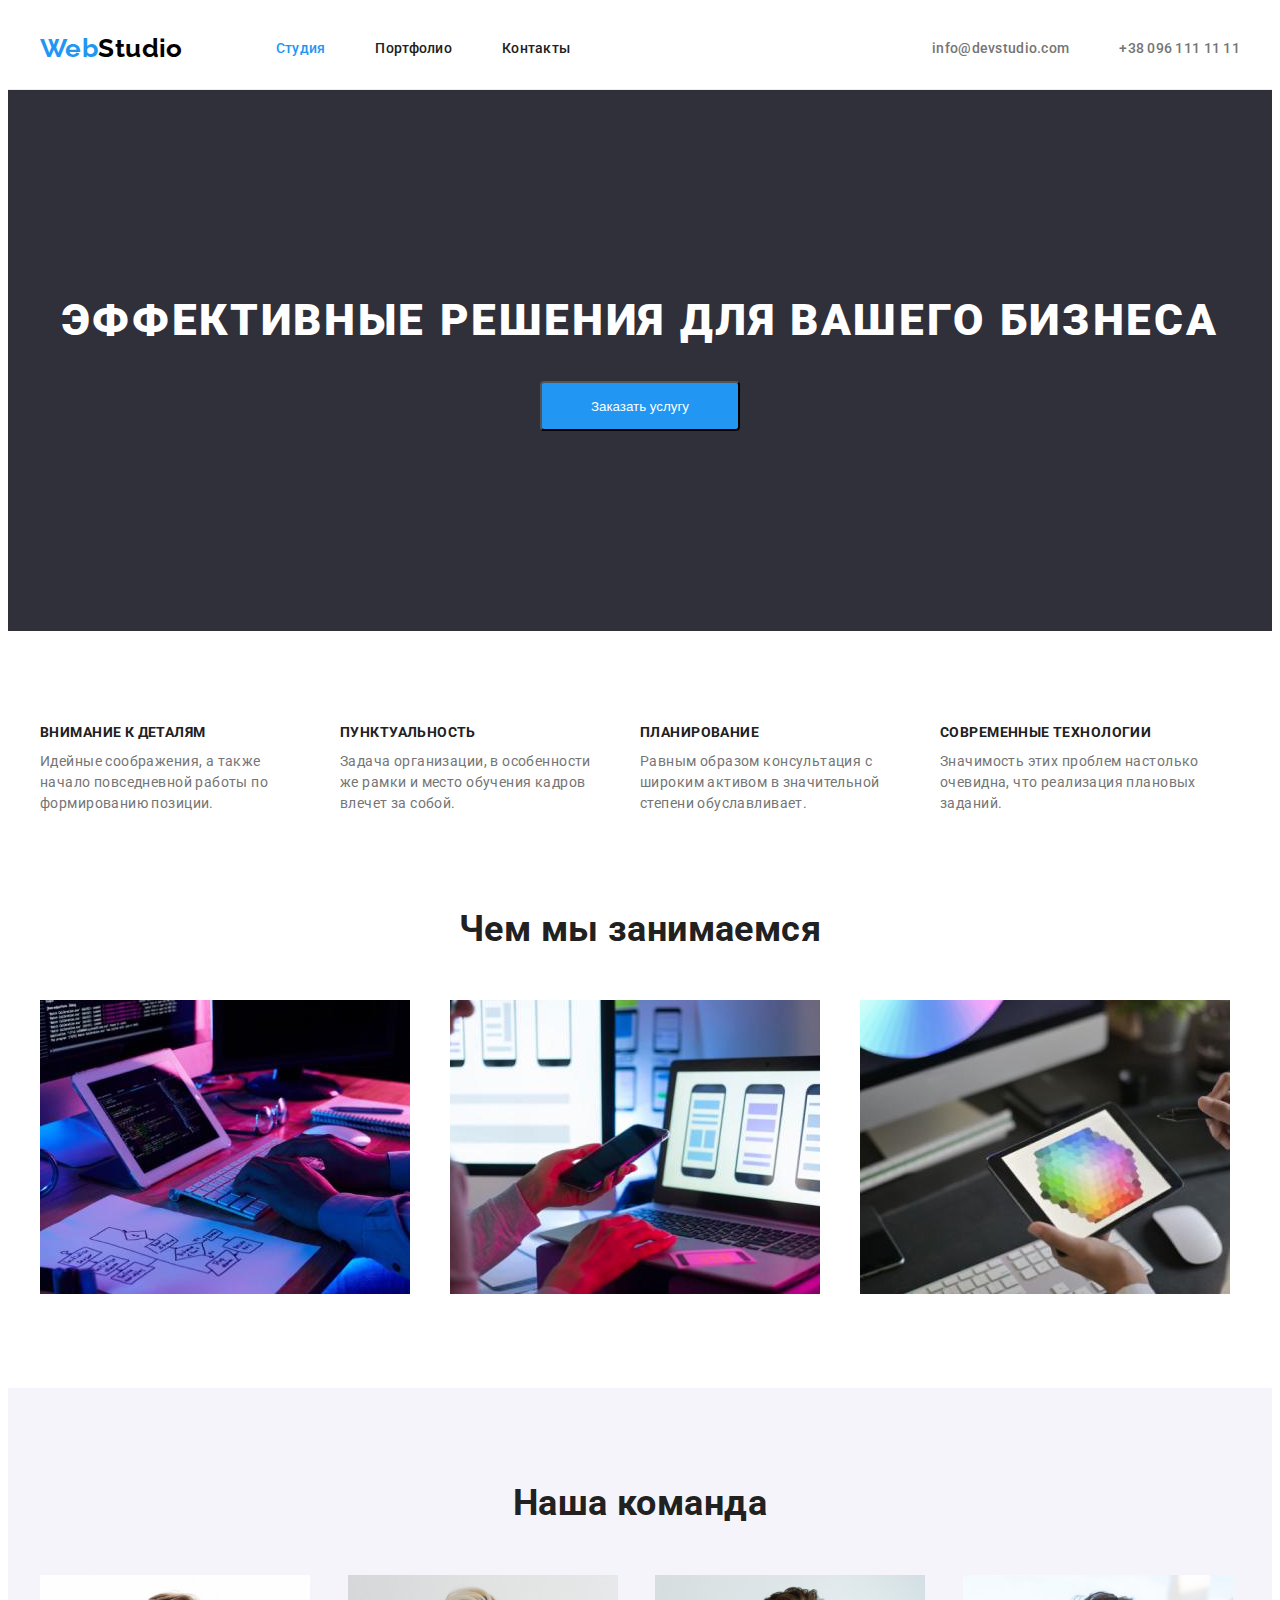
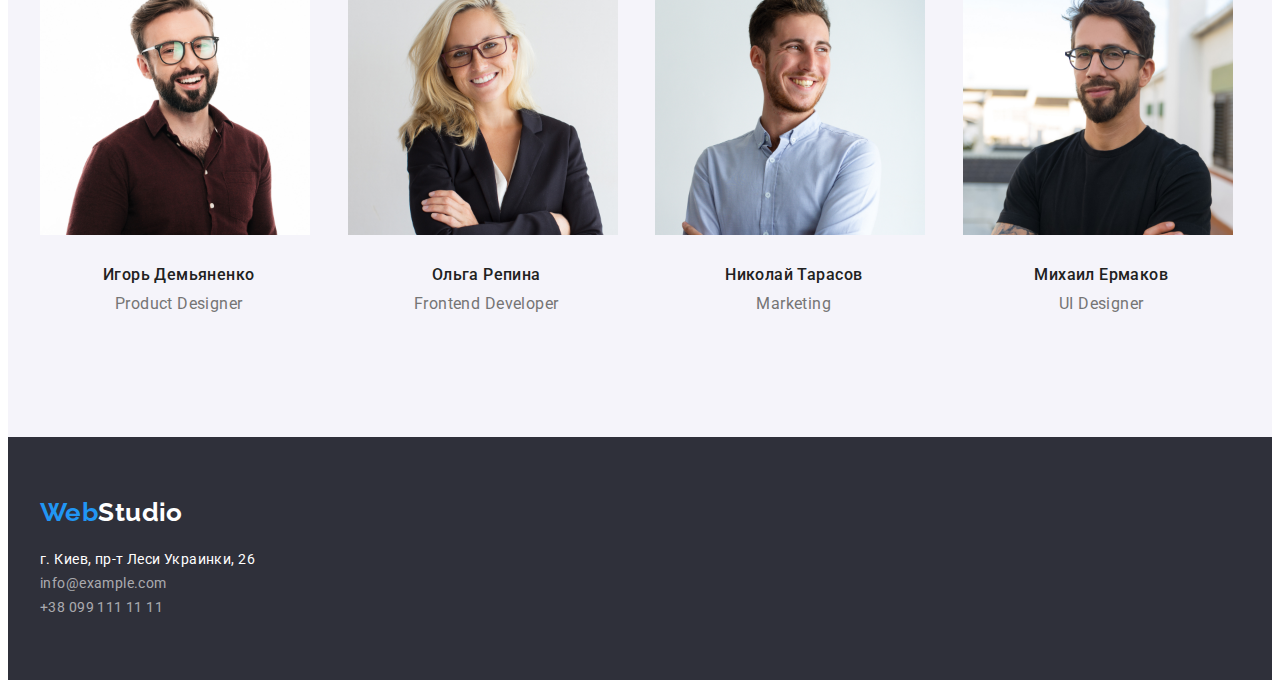
==== index.html @ 03c6ef7c "Создание дз-4" ====
<!DOCTYPE html>
<html lang="ru">
  <head>
    <meta charset="UTF-8" />
    <meta http-equiv="X-UA-Compatible" content="IE=edge" />
    <meta name="viewport" content="width=device-width, initial-scale=1.0" />
    <title>Web Studio</title>
    <link
      rel="stylesheet"
      href="https://cdnjs.cloudflare.com/ajax/libs/modern-normalize/1.1.0/modern-normalize.min.css"
      integrity="sha512-wpPYUAdjBVSE4KJnH1VR1HeZfpl1ub8YT/NKx4PuQ5NmX2tKuGu6U/JRp5y+Y8XG2tV+wKQpNHVUX03MfMFn9Q=="
      crossorigin="anonymous"
      referrerpolicy="no-referrer"
    />
    <link
      href="https://fonts.googleapis.com/css2?family=Raleway:wght@700&family=Roboto:wght@400;500;700;900&display=swap"
      rel="stylesheet"
    />
    <link rel="stylesheet" href="./css/styles.css" />
  </head>
  <body>
    <header class="header">
      <div class="container header-container">
        <a href="" class="link logo header-logo"
          ><span class="logo span">Web</span>Studio</a
        >
        <nav>
          <ul class="list header-list">
            <li class="header-item">
              <a href="" class="link current">Студия</a>
            </li>
            <li class="header-item">
              <a href="./portfolio.html" class="link">Портфолио</a>
            </li>
            <li class="header-item"><a href="" class="link">Контакты</a></li>
          </ul>
        </nav>
        <ul class="list header-connect-list">
          <li class="header-connect-mail">
            <a href="mailto:info@devstudio.com" class="link mail-link"
              >info@devstudio.com</a
            >
          </li>
          <li class="header-connect-tel">
            <a href="tel:+380961111111" class="link tel-link"
              >+38 096 111 11 11</a
            >
          </li>
        </ul>
      </div>
    </header>

    <main>
      <section class="section hero">
        <div class="container">
          <h1 class="hero-title">Эффективные решения для вашего бизнеса</h1>
          <button type="button" class="hero-btn">Заказать услугу</button>
        </div>
      </section>

      <section class="section">
        <div class="container">
          <ul class="list feature-list">
            <li class="feature-item">
              <h3 class="feature-title">Внимание к деталям</h3>
              <p class="feature-text">
                Идейные соображения, а также начало повседневной работы по
                формированию позиции.
              </p>
            </li>
            <li class="feature-item">
              <h3 class="feature-title">Пунктуальность</h3>
              <p class="feature-text">
                Задача организации, в особенности же рамки и место обучения
                кадров влечет за собой.
              </p>
            </li>
            <li class="feature-item">
              <h3 class="feature-title">Планирование</h3>
              <p class="feature-text">
                Равным образом консультация с широким активом в значительной
                степени обуславливает.
              </p>
            </li>
            <li class="feature-item">
              <h3 class="feature-title">Современные технологии</h3>
              <p class="feature-text">
                Значимость этих проблем настолько очевидна, что реализация
                плановых заданий.
              </p>
            </li>
          </ul>
        </div>
      </section>

      <section class="section-about">
        <div class="container">
          <h2 class="about-title">Чем мы занимаемся</h2>
          <ul class="list about-list">
            <li class="about-item">
              <img
                src="./images/box-1.jpg"
                alt="компьютер"
                width="370"
                height="294"
              />
            </li>
            <li class="about-item">
              <img
                src="./images/box-2.jpg"
                alt="смартфон"
                width="370"
                height="294"
              />
            </li>
            <li class="about-item">
              <img
                src="./images/box-3.jpg"
                alt="планшет"
                width="370"
                height="294"
              />
            </li>
          </ul>
        </div>
      </section>

      <section class="section team">
        <div class="container">
          <h2 class="team-title">Наша команда</h2>
          <ul class="list team-list">
            <li class="team-item">
              <img
                src="./images/img-1.jpg"
                alt="Игорь Демьяненко"
                width="270"
              />
              <div class="container-team">
                <h3 class="team-title-people">Игорь Демьяненко</h3>
                <p class="team-text">Product Designer</p>
              </div>
            </li>
            <li class="team-item">
              <img src="./images/img-2.jpg" alt="Ольга Репина" width="270" />
              <div class="container-team">
                <h3 class="team-title-people">Ольга Репина</h3>
                <p class="team-text">Frontend Developer</p>
              </div>
            </li>
            <li class="team-item">
              <img src="./images/img-3.jpg" alt="Николай Тарасов" width="270" />
              <div class="container-team">
                <h3 class="team-title-people">Николай Тарасов</h3>
                <p class="team-text">Marketing</p>
              </div>
            </li>
            <li class="team-item">
              <img src="./images/img-4.jpg" alt="Михаил Ермаков" width="270" />
              <div class="container-team">
                <h3 class="team-title-people">Михаил Ермаков</h3>
                <p class="team-text">UI Designer</p>
              </div>
            </li>
          </ul>
        </div>
      </section>
    </main>

    <footer class="footer">
      <div class="container">
        <a href="" class="link logo-footer"
          ><span class="logo span">Web</span>Studio</a
        >
        <address class="adress">
          <p>г. Киев, пр-т Леси Украинки, 26</p>
          <ul class="list adress">
            <li>
              <a href="mailto:info@example.com" class="link adress-link"
                >info@example.com</a
              >
            </li>
            <li>
              <a href="tel:+380991111111" class="link adress-link"
                >+38 099 111 11 11</a
              >
            </li>
          </ul>
        </address>
      </div>
    </footer>
  </body>
</html>
---- css/styles.css ----
/* цвет основного текста #212121 */
/* вторичный цвет #757575 */
/* белый №FFFFFF */
/* акцент #2196F3 */
/* вторичный цвет фона #F5F4FA */

:root {
  --primary-text-color: #212121;
  --secondary-text-color: #757575;
  --accent-color: #2196f3;
  --primary-white-color: #ffffff;
  --first-bg-color: #2f303a;
  --secondary-bg-color: #f5f4fa;
}

p,
h1,
h2,
h3,
h4,
h5,
h6 {
  margin: 0;
}

ul {
  margin: 0;
  padding: 0;
}

body {
  background-color: var(--primary-white-color);
  color: var(--secondary-text-color);
  font-family: Roboto, sans-serif;
  letter-spacing: 0.03em;
  font-weight: 400;
  font-size: 14px;
  line-height: 1.5;
  text-align: left;
  vertical-align: top;
}

.container {
  width: 1200px;
  padding-left: 15px;
  padding-right: 15px;
  margin: 0 auto;
}

.header {
  border-bottom: 1px solid #ececec;
}

.header-container {
  display: flex;
  align-items: center;
}

.header-connect-list {
  display: flex;
  margin-left: auto;
}

.header-connect-mail {
  margin-right: 50px;
}

.header-logo {
  margin-right: 93px;
}

.header-list {
  display: flex;
}

.header-item:not(:last-child) {
  margin-right: 50px;
}

img {
  display: block;
}

.section {
  padding-top: 94px;
  padding-bottom: 94px;
}

/* Hero */
.hero {
  background-color: var(--first-bg-color);
  padding-top: 200px;
  padding-bottom: 200px;
}

.hero-title {
  color: var(--primary-white-color);
  font-weight: 900;
  font-size: 44px;
  line-height: 1.4;
  text-align: center;
  vertical-align: top;
  letter-spacing: 0.06em;
  text-transform: uppercase;
}

.hero-btn {
  color: var(--primary-white-color);
  background-color: var(--accent-color);
  cursor: pointer;
  min-width: 200px;
  min-height: 50px;
  border-radius: 4px;
  display: block;
  margin: 30px auto 0;
}

.hero-btn:hover,
.hero-btn:focus {
  background-color: #188ce8;
}
.list {
  list-style: none;
}

.link {
  text-decoration: none;
  color: var(--secondary-text-color);
}

/* .mail-link {
  margin-right: 50px;
} */
.mail-link,
.tel-link {
  font-weight: 500;
  line-height: 1.14;
  letter-spacing: 0.02em;
}

.mail-link:hover,
.mail-link:focus,
.tel-link:hover,
.tel-link:focus {
  color: var(--accent-color);
}

/* Logo */
.logo {
  color: #000000;
  font-family: Raleway, sans-serif;
  font-weight: 700;
  font-size: 26px;
  text-decoration: none;
  line-height: 1.2;
}
.logo.span {
  color: var(--accent-color);
}

/* Site nav */
.header-list .link {
  color: var(--primary-text-color);
  font-weight: 500;
  font-size: 14px;
  line-height: 1.2;
  letter-spacing: 0.02em;
  padding-top: 32px;
  padding-bottom: 32px;
  display: block;
}

.header-list .link:hover,
.header-list .link:focus,
.header-list .link:active {
  color: var(--accent-color);
  background-color: #fff;
}

.header-list .link.current {
  color: var(--accent-color);
}

/* Features */

.feature-list {
  display: flex;
}

.feature-item {
  width: 270px;
}
.feature-item:not(:last-child) {
  margin-right: 30px;
}

.feature-list .feature-title {
  color: var(--primary-text-color);
  font-weight: 700;
  font-size: 14px;
  line-height: 1.14;
  text-align: left;
  text-transform: uppercase;
  margin-bottom: 10px;
}

/* Examples */
.section-about {
  padding-top: 0;
  padding-bottom: 94px;
}

.about-list {
  display: flex;
  flex-wrap: wrap;
  margin-right: -30px;
}

.about-item {
  flex-basis: calc((100% - 3 * 30px) / 3);
  margin-right: 30px;
}

.about-title,
.team-title {
  color: var(--primary-text-color);
  font-weight: 700;
  font-size: 36px;
  line-height: 1.17;
  text-align: center;
  margin-bottom: 50px;
}

/* Team */

.team-list {
  display: flex;
  flex-wrap: wrap;
  margin-right: -30px;
}

.team-item {
  flex-basis: calc((100% - 4 * 30px) / 4);
  margin-right: 30px;
}
.team-title-people {
  font-weight: 500;
  font-size: 16px;
  line-height: 1.19;
  text-align: center;
  margin-bottom: 10px;
}

.container-team {
  padding-top: 30px;
  padding-bottom: 30px;
}

.team {
  color: var(--primary-text-color);
  background-color: var(--secondary-bg-color);
}

.team-text {
  color: var(--secondary-text-color);
  font-size: 16px;
  line-height: 1.19;
  text-align: center;
}

/* .team-title {
  text-align: center;
} */

/* Button */
.button {
  color: var(--primary-text-color);
  background-color: #f5f4fa;
  font-weight: 700;
  font-size: 16px;
  line-height: 1.9;
  text-align: center;
  vertical-align: middle;
  letter-spacing: 0.06em;
  cursor: pointer;
  min-width: 200px;
  min-height: 50px;
}

.button:hover,
.button:focus {
  color: var(--primary-white-color);
  background-color: var(--accent-color);
}

.list-button {
  color: var(--primary-white-color);
  background-color: var(--accent-color);
  font-weight: 500;
  font-size: 16px;
  line-height: 1.62;
  text-align: center;
  min-width: 73px;
  min-height: 38px;
  border-radius: 4px;
  border: none;
  padding: 6px 22px;
}

.portfolio-button {
  color: var(--primary-text-color);
  background-color: var(--secondary-bg-color);
  font-weight: 500;
  font-size: 16px;
  line-height: 1.62;
  text-align: center;
  min-width: 73px;
  min-height: 38px;
  border-radius: 4px;
  border: none;
  padding: 6px 22px;
}

.portfolio-button:hover,
.portfolio-button:focus {
  color: var(--primary-white-color);
  background-color: var(--accent-color);
}

/* Adress */
.footer {
  background-color: var(--first-bg-color);
  color: var(--primary-white-color);
  padding-top: 60px;
  padding-bottom: 60px;
}

.logo-footer {
  color: #fff;
  font-family: Raleway, sans-serif;
  font-weight: 700;
  font-size: 26px;
  text-decoration: none;
  line-height: 1.2;
}
span.logo.span {
  margin-bottom: 100px;
}
address {
  color: #ffffff;
  background-color: var(--first-bg-color);
  font-style: normal;
  margin-top: 20px;
}
.adress a {
  color: white;
  text-decoration: none;
}

a.adress-link {
  font-weight: 400;
  font-size: 14px;
  line-height: 1.71;
  text-align: left;
  color: rgba(255, 255, 255, 0.6);
}

address p {
  font-weight: 400;
  font-size: 14px;
  line-height: 1.71;
}

/* Portfolio */
.visually-hidden {
  position: absolute;
  white-space: nowrap;
  width: 1px;
  height: 1px;
  overflow: hidden;
  border: 0;
  padding: 0;
  clip: rect(0 0 0 0);
  clip-path: inset(50%);
  margin: -1px;
}

.portfolio-list-btn {
  display: flex;
  align-items: center;
  flex-wrap: wrap;
  margin-bottom: 50px;
  justify-content: center;
  flex-basis: calc((100% - 5 * 8px) / 5);
}

.portfolio-list-btn:not(:last-child) {
  margin-right: 8px;
}

.portfolio-btn {
  min-width: 73px;
  min-height: 38px;
  margin-right: 8px;
}

.portfolio-list {
  display: flex;
  align-items: center;
  flex-wrap: wrap;
  margin-right: -30px;
  margin-bottom: -30px;
}

.portfolio-item {
  margin-right: 30px;
  margin-bottom: 30px;
}

.portfolio-container {
  padding: 20px 24px;
  border-left: 1px solid #eeeeee;
  border-right: 1px solid #eeeeee;
  border-bottom: 1px solid #eeeeee;
}

.potfolio-title {
  font-weight: 700;
  font-size: 18px;
  line-height: 2;
  letter-spacing: 0.06em;
  color: var(--primary-text-color);
  margin-bottom: 4px;
}

.portfolio-text {
  font-size: 16px;
  line-height: 1.88;
  color: var(--secondary-text-color);
}
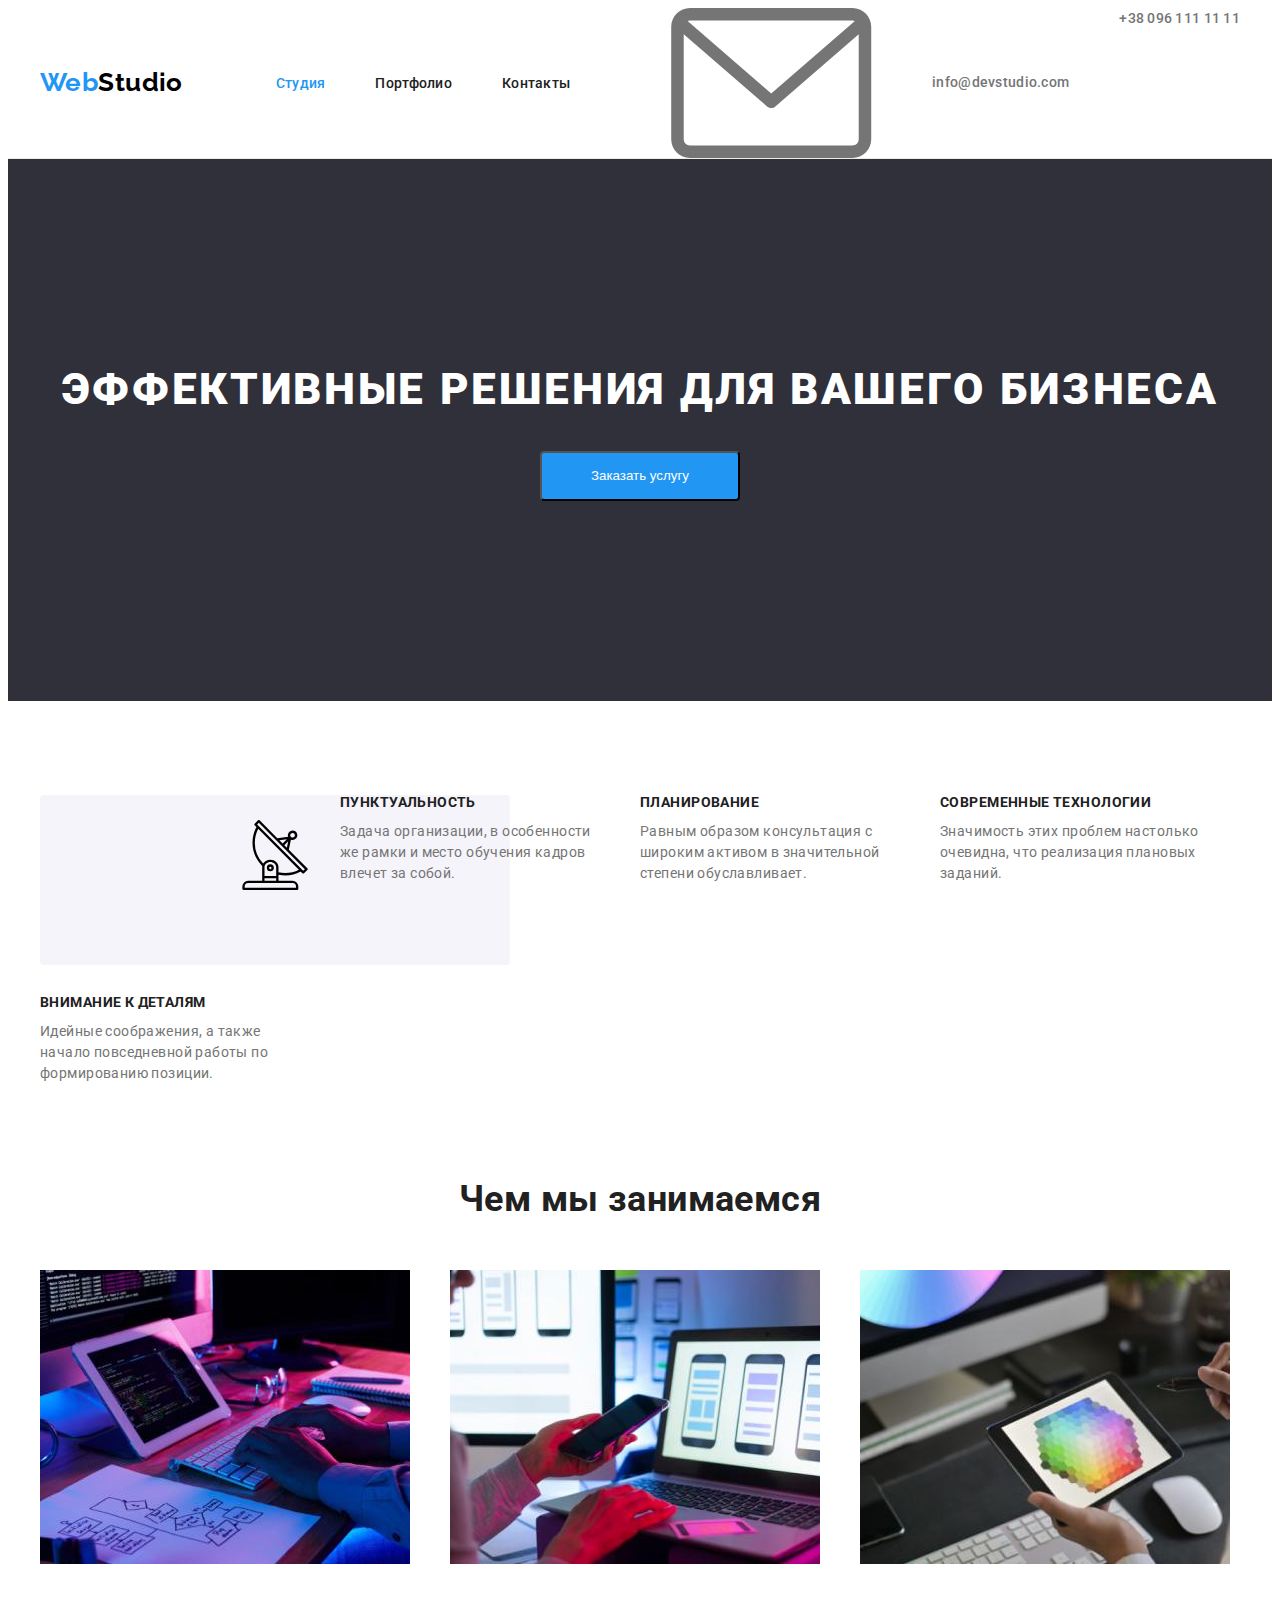
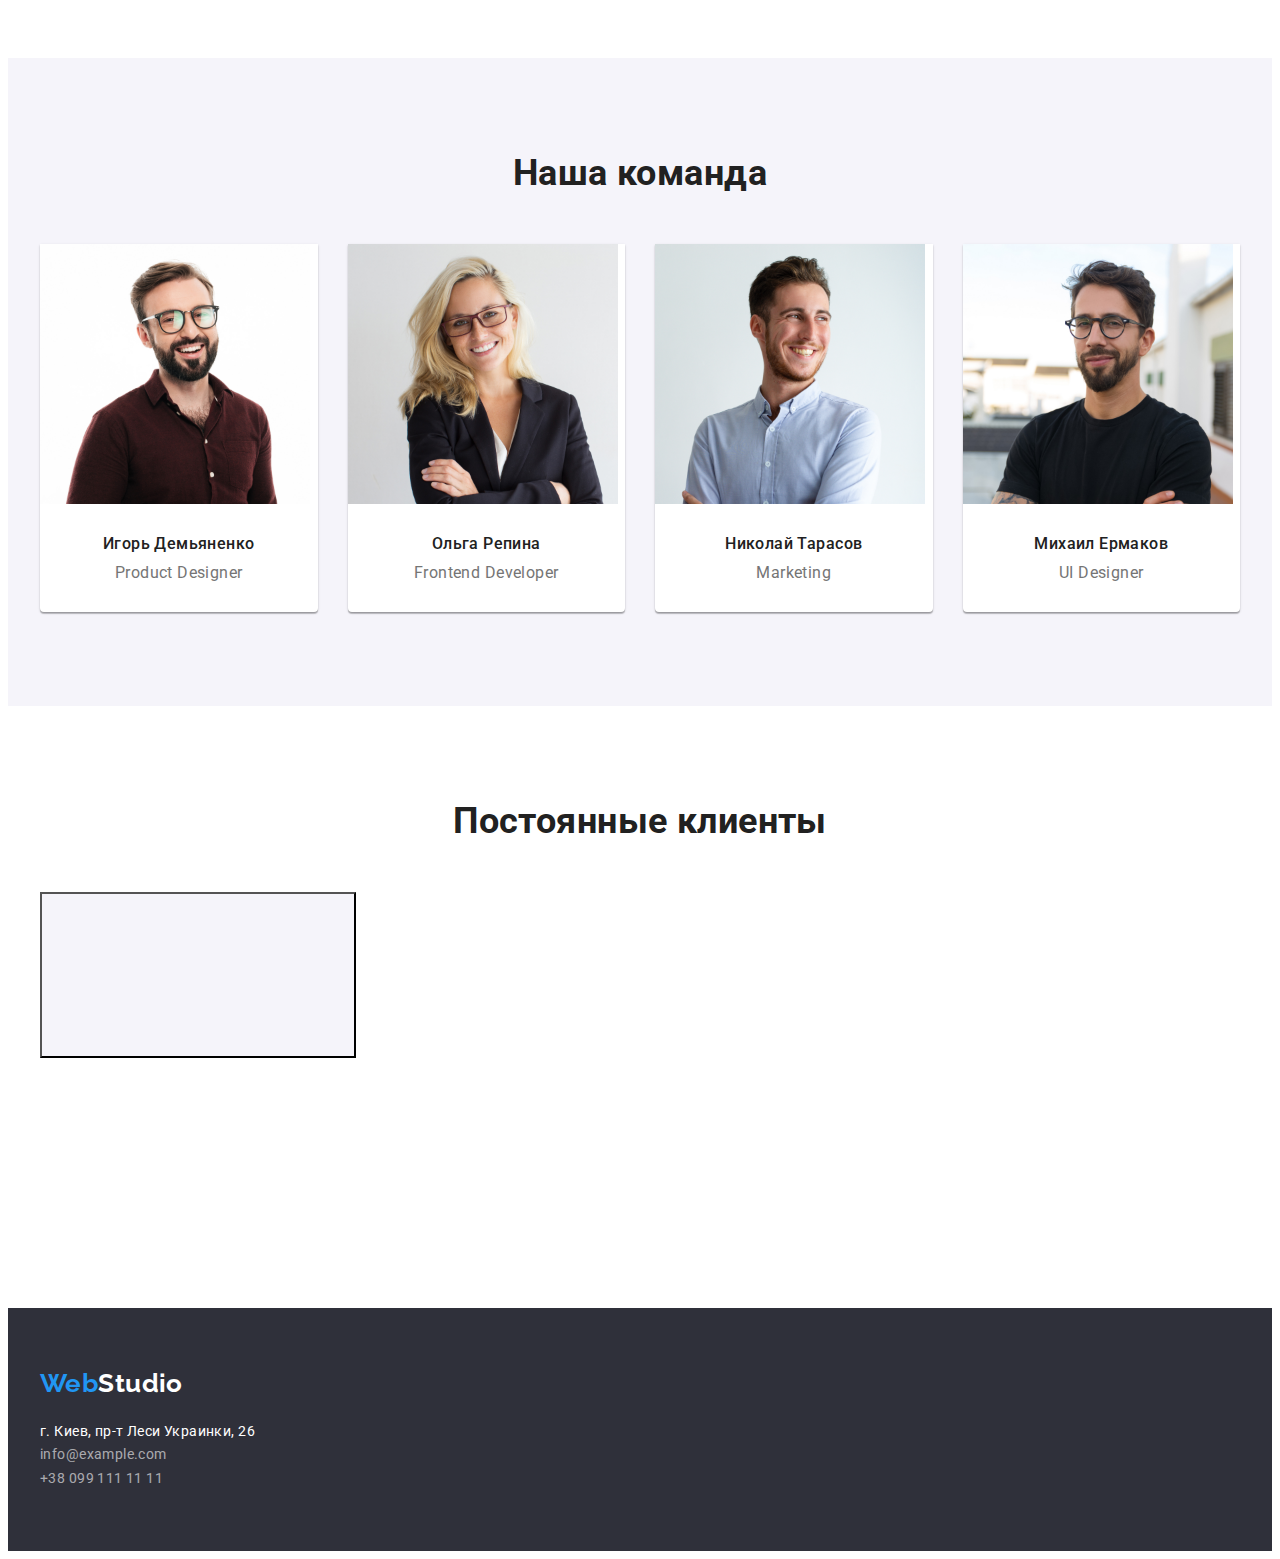
==== commit 79586663: "Проба вставить иконки" ====
--- a/index.html
+++ b/index.html
@@ -37,8 +37,11 @@
         </nav>
         <ul class="list header-connect-list">
           <li class="header-connect-mail">
-            <a href="mailto:info@devstudio.com" class="link mail-link"
-              >info@devstudio.com</a
+                        <a href="mailto:info@devstudio.com" class="link mail-link"
+              >
+              <svg class="icon header-connect-icon" >
+              <use href="/images/icons.svg#icon-envelope"></use>
+            </svg>info@devstudio.com</a
             >
           </li>
           <li class="header-connect-tel">
@@ -62,6 +65,11 @@
         <div class="container">
           <ul class="list feature-list">
             <li class="feature-item">
+              <div class="feature-icon-content">
+                <svg class="icon feature-icon" width="70" height="70">
+              <use href="/images/icons.svg#icon-antenna"></use>
+            </svg>
+              </div>
               <h3 class="feature-title">Внимание к деталям</h3>
               <p class="feature-text">
                 Идейные соображения, а также начало повседневной работы по
@@ -163,6 +171,45 @@
             </li>
           </ul>
         </div>
+      </section>
+      <section class="section our-clients-section">
+         <div class="container our-clients-container">
+          <h2 class="our-clients-title">Постоянные клиенты</h2>
+          <ul class="list our-clients-list">
+            <li class="our-clients-item"><button class="button">
+              <a href="">
+                <svg>
+  <use href="./images/symbol-defs(1).svg#icon-instagram"></use>
+</svg>
+              </a>
+              </button>
+            </li>
+            <li class="our-clients-item">
+              <a href="">
+                <svg></svg>
+              </a>
+            </li>
+            <li class="our-clients-item">
+              <a href="">
+                <svg></svg>
+              </a>
+            </li>
+            <li class="our-clients-item">
+              <a href="">
+                <svg></svg>
+              </a>
+            </li>
+            <li class="our-clients-item">
+              <a href="">
+                <svg></svg>
+              </a>
+            </li>
+            <li class="our-clients-item">
+              <a href="">
+                <svg></svg>
+              </a>
+            </li>
+          </ul>
       </section>
     </main>
 
--- a/css/styles.css
+++ b/css/styles.css
@@ -128,9 +128,10 @@
   color: var(--secondary-text-color);
 }
 
-/* .mail-link {
-  margin-right: 50px;
-} */
+.mail-link {
+  display: flex;
+  align-items: center;
+}
 .mail-link,
 .tel-link {
   font-weight: 500;
@@ -222,7 +223,8 @@
 }
 
 .about-title,
-.team-title {
+.team-title,
+.our-clients-title {
   color: var(--primary-text-color);
   font-weight: 700;
   font-size: 36px;
@@ -233,7 +235,8 @@
 
 /* Team */
 
-.team-list {
+.team-list,
+.our-clients-list {
   display: flex;
   flex-wrap: wrap;
   margin-right: -30px;
@@ -242,6 +245,10 @@
 .team-item {
   flex-basis: calc((100% - 4 * 30px) / 4);
   margin-right: 30px;
+  box-shadow: 0px 1px 3px rgb(0 0 0 / 12%), 0px 1px 1px rgb(0 0 0 / 14%),
+    0px 2px 1px rgb(0 0 0 / 20%);
+  border-radius: 0px 0px 4px 4px;
+  background: #ffffff;
 }
 .team-title-people {
   font-weight: 500;
@@ -307,6 +314,12 @@
   padding: 6px 22px;
 }
 
+.list-button:hover,
+.list-button:focus {
+  box-shadow: 0px 3px 1px rgba(0, 0, 0, 0.1), 0px 1px 2px rgba(0, 0, 0, 0.08),
+    0px 2px 2px rgba(0, 0, 0, 0.12);
+}
+
 .portfolio-button {
   color: var(--primary-text-color);
   background-color: var(--secondary-bg-color);
@@ -325,6 +338,8 @@
 .portfolio-button:focus {
   color: var(--primary-white-color);
   background-color: var(--accent-color);
+  box-shadow: 0px 3px 1px rgba(0, 0, 0, 0.1), 0px 1px 2px rgba(0, 0, 0, 0.08),
+    0px 2px 2px rgba(0, 0, 0, 0.12);
 }
 
 /* Adress */
@@ -415,7 +430,26 @@
 .portfolio-item {
   margin-right: 30px;
   margin-bottom: 30px;
-}
+  width: 370px;
+}
+
+.portfolio-container-bg {
+  background-color: #fff;
+  box-sizing: border-box;
+}
+
+.portfolio-container-bg:hover,
+.portfolio-container-bg:focus {
+  box-shadow: 0px 1px 1px rgba(0, 0, 0, 0.12), 0px 4px 4px rgba(0, 0, 0, 0.06),
+    1px 4px 6px rgba(0, 0, 0, 0.16);
+}
+
+/* .portfolio-item:hover,
+.portfolio-item:focus {
+  border: solid 1px #eeeeee;
+  box-shadow: inset 1px 4px 6px 0px #00000029, inset 0px 4px 4px 0px #0000000f,
+    inset 0px 1px 1px 0px #0000001f;
+} */
 
 .portfolio-container {
   padding: 20px 24px;
@@ -438,3 +472,59 @@
   line-height: 1.88;
   color: var(--secondary-text-color);
 }
+
+/* Our-clients */
+.our-clients {
+}
+.our-clients-title {
+}
+
+.our-clients-list {
+}
+
+.our-clients-item:not(:last-child) {
+  margin-right: 30px;
+}
+
+/* .icon {
+  display: inline-block;
+  width: 1em;
+  height: 1em;
+  stroke-width: 0;
+  stroke: currentColor;
+  fill: currentColor;
+}
+
+.icon:hover {
+  fill: #03a9f4;
+} */
+
+.header-connect-icon {
+  margin-right: 10px;
+  fill: currentColor;
+}
+
+.feature-icon-content {
+  width: 270px;
+  height: 120px;
+  border-radius: 4px;
+  background: var(--secondary-bg-color);
+  padding: 25px 100px;
+  margin-bottom: 30px;
+  display: flex;
+  justify-content: center;
+}
+.feature-icon {
+  width: 70px;
+  height: 70px;
+  justify-content: center;
+}
+
+.feature-icon-content:hover,
+.feature-icon-content:focus {
+  background: tomato;
+}
+
+.feature-icon-content:hover .feature-icon {
+  fill: red;
+}
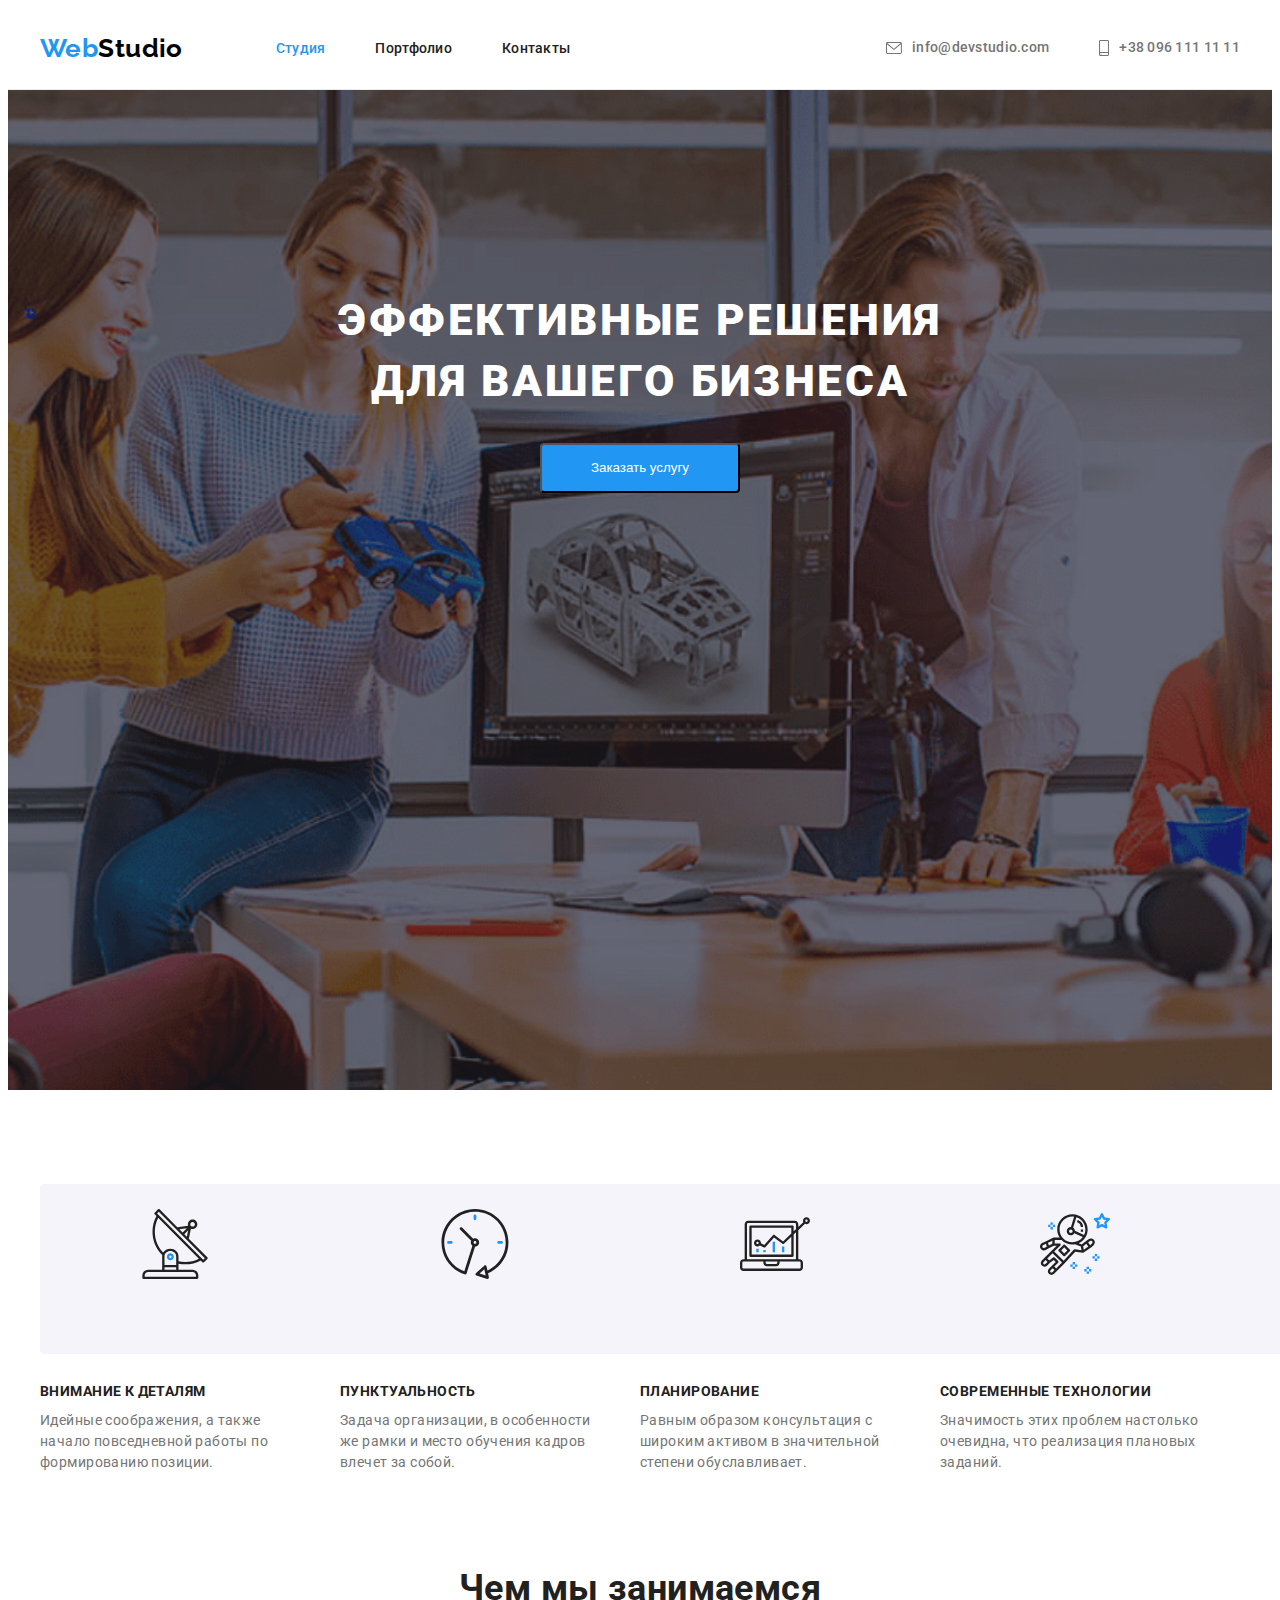
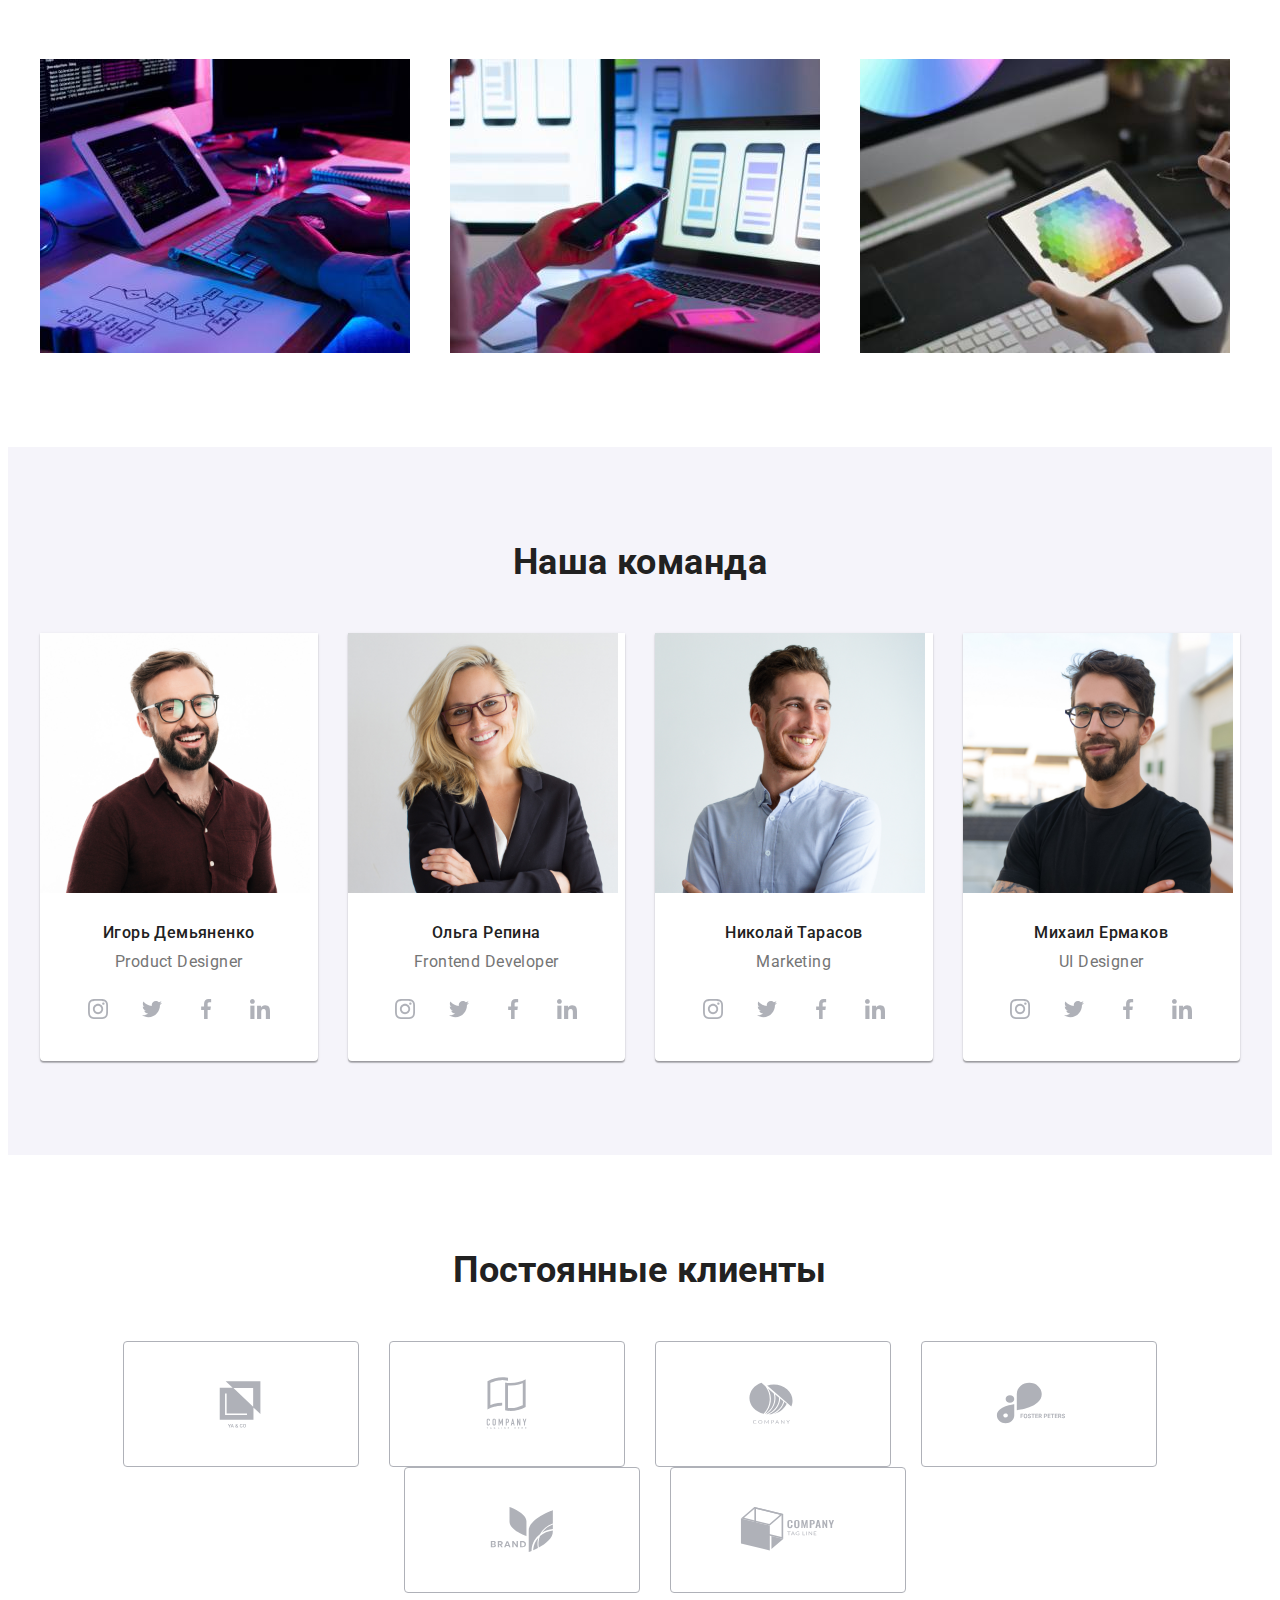
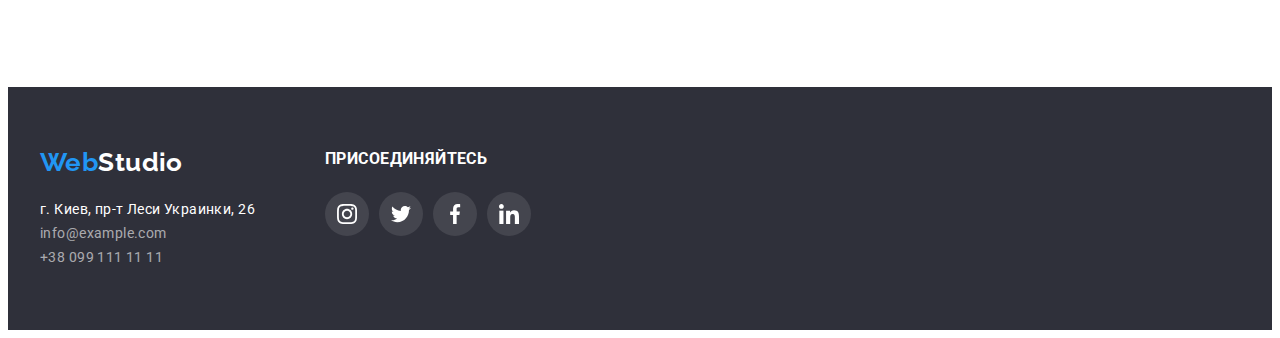
==== commit 16914b7d: "Создание спрайта, добавление SVG и фоновой картинки" ====
--- a/index.html
+++ b/index.html
@@ -37,17 +37,20 @@
         </nav>
         <ul class="list header-connect-list">
           <li class="header-connect-mail">
-                        <a href="mailto:info@devstudio.com" class="link mail-link"
-              >
-              <svg class="icon header-connect-icon" >
-              <use href="/images/icons.svg#icon-envelope"></use>
-            </svg>info@devstudio.com</a
-            >
+            <a href="mailto:info@devstudio.com" class="link mail-link">
+              <svg class="icon mail-icon" width="16" height="12">
+                <use href="./images/sprite.svg#icon-envelope"></use>
+              </svg>
+              info@devstudio.com
+            </a>
           </li>
           <li class="header-connect-tel">
-            <a href="tel:+380961111111" class="link tel-link"
-              >+38 096 111 11 11</a
-            >
+            <a href="tel:+380961111111" class="link tel-link">
+              <svg class="icon tel-icon" width="10" height="16">
+                <use href="./images/sprite.svg#icon-smartphone"></use>
+              </svg>
+              +38 096 111 11 11
+            </a>
           </li>
         </ul>
       </div>
@@ -55,8 +58,11 @@
 
     <main>
       <section class="section hero">
-        <div class="container">
-          <h1 class="hero-title">Эффективные решения для вашего бизнеса</h1>
+        <div class="container hero-container">
+          <h1 class="hero-title">
+            Эффективные решения <br />
+            для вашего бизнеса
+          </h1>
           <button type="button" class="hero-btn">Заказать услугу</button>
         </div>
       </section>
@@ -67,8 +73,8 @@
             <li class="feature-item">
               <div class="feature-icon-content">
                 <svg class="icon feature-icon" width="70" height="70">
-              <use href="/images/icons.svg#icon-antenna"></use>
-            </svg>
+                  <use href="./images/sprite.svg#icon-antenna"></use>
+                </svg>
               </div>
               <h3 class="feature-title">Внимание к деталям</h3>
               <p class="feature-text">
@@ -77,6 +83,11 @@
               </p>
             </li>
             <li class="feature-item">
+              <div class="feature-icon-content">
+                <svg class="icon feature-icon" width="70" height="70">
+                  <use href="./images/sprite.svg#icon-clock"></use>
+                </svg>
+              </div>
               <h3 class="feature-title">Пунктуальность</h3>
               <p class="feature-text">
                 Задача организации, в особенности же рамки и место обучения
@@ -84,6 +95,11 @@
               </p>
             </li>
             <li class="feature-item">
+              <div class="feature-icon-content">
+                <svg class="icon feature-icon" width="70" height="70">
+                  <use href="./images/sprite.svg#icon-diagram"></use>
+                </svg>
+              </div>
               <h3 class="feature-title">Планирование</h3>
               <p class="feature-text">
                 Равным образом консультация с широким активом в значительной
@@ -91,6 +107,11 @@
               </p>
             </li>
             <li class="feature-item">
+              <div class="feature-icon-content">
+                <svg class="icon feature-icon" width="70" height="70">
+                  <use href="./images/sprite.svg#icon-astronaut"></use>
+                </svg>
+              </div>
               <h3 class="feature-title">Современные технологии</h3>
               <p class="feature-text">
                 Значимость этих проблем настолько очевидна, что реализация
@@ -146,6 +167,36 @@
               <div class="container-team">
                 <h3 class="team-title-people">Игорь Демьяненко</h3>
                 <p class="team-text">Product Designer</p>
+                <ul class="list team-list-icon">
+                  <li class="item-icon">
+                    <a href="" class="link team-link">
+                      <svg class="icon team-icon" width="20" height="20">
+                        <use href="./images/sprite.svg#icon-instagram2"></use>
+                      </svg>
+                    </a>
+                  </li>
+                  <li class="item-icon">
+                    <a href="" class="link team-link"
+                      ><svg class="icon team-icon" width="20" height="20">
+                        <use href="./images/sprite.svg#icon-twitter1"></use>
+                      </svg>
+                    </a>
+                  </li>
+                  <li class="item-icon">
+                    <a href="" class="link team-link"
+                      ><svg class="icon team-icon" width="20" height="20">
+                        <use href="./images/sprite.svg#icon-facebook1"></use>
+                      </svg>
+                    </a>
+                  </li>
+                  <li class="item-icon">
+                    <a href="" class="link team-link"
+                      ><svg class="icon team-icon" width="20" height="20">
+                        <use href="./images/sprite.svg#icon-linkedin1"></use>
+                      </svg>
+                    </a>
+                  </li>
+                </ul>
               </div>
             </li>
             <li class="team-item">
@@ -153,6 +204,36 @@
               <div class="container-team">
                 <h3 class="team-title-people">Ольга Репина</h3>
                 <p class="team-text">Frontend Developer</p>
+                <ul class="list team-list-icon">
+                  <li class="item-icon">
+                    <a href="" class="link team-link">
+                      <svg class="icon team-icon" width="20" height="20">
+                        <use href="./images/sprite.svg#icon-instagram2"></use>
+                      </svg>
+                    </a>
+                  </li>
+                  <li class="item-icon">
+                    <a href="" class="link team-link"
+                      ><svg class="icon team-icon" width="20" height="20">
+                        <use href="./images/sprite.svg#icon-twitter1"></use>
+                      </svg>
+                    </a>
+                  </li>
+                  <li class="item-icon">
+                    <a href="" class="link team-link"
+                      ><svg class="icon team-icon" width="20" height="20">
+                        <use href="./images/sprite.svg#icon-facebook1"></use>
+                      </svg>
+                    </a>
+                  </li>
+                  <li class="item-icon">
+                    <a href="" class="link team-link"
+                      ><svg class="icon team-icon" width="20" height="20">
+                        <use href="./images/sprite.svg#icon-linkedin1"></use>
+                      </svg>
+                    </a>
+                  </li>
+                </ul>
               </div>
             </li>
             <li class="team-item">
@@ -160,6 +241,36 @@
               <div class="container-team">
                 <h3 class="team-title-people">Николай Тарасов</h3>
                 <p class="team-text">Marketing</p>
+                <ul class="list team-list-icon">
+                  <li class="item-icon">
+                    <a href="" class="link team-link">
+                      <svg class="icon team-icon" width="20" height="20">
+                        <use href="./images/sprite.svg#icon-instagram2"></use>
+                      </svg>
+                    </a>
+                  </li>
+                  <li class="item-icon">
+                    <a href="" class="link team-link"
+                      ><svg class="icon team-icon" width="20" height="20">
+                        <use href="./images/sprite.svg#icon-twitter1"></use>
+                      </svg>
+                    </a>
+                  </li>
+                  <li class="item-icon">
+                    <a href="" class="link team-link"
+                      ><svg class="icon team-icon" width="20" height="20">
+                        <use href="./images/sprite.svg#icon-facebook1"></use>
+                      </svg>
+                    </a>
+                  </li>
+                  <li class="item-icon">
+                    <a href="" class="link team-link"
+                      ><svg class="icon team-icon" width="20" height="20">
+                        <use href="./images/sprite.svg#icon-linkedin1"></use>
+                      </svg>
+                    </a>
+                  </li>
+                </ul>
               </div>
             </li>
             <li class="team-item">
@@ -167,72 +278,147 @@
               <div class="container-team">
                 <h3 class="team-title-people">Михаил Ермаков</h3>
                 <p class="team-text">UI Designer</p>
+                <ul class="list team-list-icon">
+                  <li class="item-icon">
+                    <a href="" class="link team-link">
+                      <svg class="icon team-icon" width="20" height="20">
+                        <use href="./images/sprite.svg#icon-instagram2"></use>
+                      </svg>
+                    </a>
+                  </li>
+                  <li class="item-icon">
+                    <a href="" class="link team-link"
+                      ><svg class="icon team-icon" width="20" height="20">
+                        <use href="./images/sprite.svg#icon-twitter1"></use>
+                      </svg>
+                    </a>
+                  </li>
+                  <li class="item-icon">
+                    <a href="" class="link team-link"
+                      ><svg class="icon team-icon" width="20" height="20">
+                        <use href="./images/sprite.svg#icon-facebook1"></use>
+                      </svg>
+                    </a>
+                  </li>
+                  <li class="item-icon">
+                    <a href="" class="link team-link"
+                      ><svg class="icon team-icon" width="20" height="20">
+                        <use href="./images/sprite.svg#icon-linkedin1"></use>
+                      </svg>
+                    </a>
+                  </li>
+                </ul>
               </div>
             </li>
           </ul>
         </div>
       </section>
       <section class="section our-clients-section">
-         <div class="container our-clients-container">
+        <div class="container our-clients-container">
           <h2 class="our-clients-title">Постоянные клиенты</h2>
           <ul class="list our-clients-list">
-            <li class="our-clients-item"><button class="button">
-              <a href="">
-                <svg>
-  <use href="./images/symbol-defs(1).svg#icon-instagram"></use>
-</svg>
-              </a>
-              </button>
-            </li>
-            <li class="our-clients-item">
-              <a href="">
-                <svg></svg>
-              </a>
-            </li>
-            <li class="our-clients-item">
-              <a href="">
-                <svg></svg>
-              </a>
-            </li>
-            <li class="our-clients-item">
-              <a href="">
-                <svg></svg>
-              </a>
-            </li>
-            <li class="our-clients-item">
-              <a href="">
-                <svg></svg>
-              </a>
-            </li>
-            <li class="our-clients-item">
-              <a href="">
-                <svg></svg>
-              </a>
-            </li>
-          </ul>
+            <li class="our-clients-item">
+              <a href="" class="link our-clients-link"
+                ><svg class="icon our-clients-icon" width="106" height="60">
+                  <use href="./images/sprite.svg#icon-Logo1"></use>
+                </svg>
+              </a>
+            </li>
+            <li class="our-clients-item">
+              <a href="" class="link our-clients-link"
+                ><svg class="icon our-clients-icon" width="106" height="60">
+                  <use href="./images/sprite.svg#icon-Logo2"></use>
+                </svg>
+              </a>
+            </li>
+            <li class="our-clients-item">
+              <a href="" class="link our-clients-link"
+                ><svg class="icon our-clients-icon" width="106" height="60">
+                  <use href="./images/sprite.svg#icon-Logo3"></use>
+                </svg>
+              </a>
+            </li>
+            <li class="our-clients-item">
+              <a href="" class="link our-clients-link"
+                ><svg class="icon our-clients-icon" width="106" height="60">
+                  <use href="./images/sprite.svg#icon-Logo4"></use>
+                </svg>
+              </a>
+            </li>
+            <li class="our-clients-item">
+              <a href="" class="link our-clients-link"
+                ><svg class="icon our-clients-icon" width="106" height="60">
+                  <use href="./images/sprite.svg#icon-Logo5"></use>
+                </svg>
+              </a>
+            </li>
+            <li class="our-clients-item">
+              <a href="" class="link our-clients-link"
+                ><svg class="icon our-clients-icon" width="106" height="60">
+                  <use href="./images/sprite.svg#icon-Logo6"></use>
+                </svg>
+              </a>
+            </li>
+          </ul>
+        </div>
       </section>
     </main>
 
     <footer class="footer">
-      <div class="container">
-        <a href="" class="link logo-footer"
-          ><span class="logo span">Web</span>Studio</a
-        >
-        <address class="adress">
-          <p>г. Киев, пр-т Леси Украинки, 26</p>
-          <ul class="list adress">
-            <li>
-              <a href="mailto:info@example.com" class="link adress-link"
-                >info@example.com</a
-              >
-            </li>
-            <li>
-              <a href="tel:+380991111111" class="link adress-link"
-                >+38 099 111 11 11</a
-              >
-            </li>
-          </ul>
-        </address>
+      <div class="container footer-container">
+        <div class="footer-container-left">
+          <a href="" class="link logo-footer"
+            ><span class="logo span">Web</span>Studio</a
+          >
+          <address class="adress">
+            <p>г. Киев, пр-т Леси Украинки, 26</p>
+            <ul class="list adress">
+              <li>
+                <a href="mailto:info@example.com" class="link adress-link"
+                  >info@example.com</a
+                >
+              </li>
+              <li>
+                <a href="tel:+380991111111" class="link adress-link"
+                  >+38 099 111 11 11</a
+                >
+              </li>
+            </ul>
+          </address>
+        </div>
+        <div class="footer-container-right">
+          <h3 class="footer-title">присоединяйтесь</h3>
+          <ul class="list footer-list">
+            <li class="footer-item">
+              <a href="" class="link footer-link"
+                ><svg class="icon footer-icon" width="20" height="20">
+                  <use href="./images/sprite.svg#icon-instagram2"></use>
+                </svg>
+              </a>
+            </li>
+            <li class="footer-item">
+              <a href="" class="link footer-link"
+                ><svg class="icon footer-icon" width="20" height="20">
+                  <use href="./images/sprite.svg#icon-twitter1"></use>
+                </svg>
+              </a>
+            </li>
+            <li class="footer-item">
+              <a href="" class="link footer-link"
+                ><svg class="icon footer-icon" width="20" height="20">
+                  <use href="./images/sprite.svg#icon-facebook1"></use>
+                </svg>
+              </a>
+            </li>
+            <li class="footer-item">
+              <a href="" class="link footer-link"
+                ><svg class="icon footer-icon" width="20" height="20">
+                  <use href="./images/sprite.svg#icon-linkedin1"></use>
+                </svg>
+              </a>
+            </li>
+          </ul>
+        </div>
       </div>
     </footer>
   </body>
--- a/css/styles.css
+++ b/css/styles.css
@@ -58,6 +58,7 @@
 
 .header-connect-list {
   display: flex;
+  align-items: center;
   margin-left: auto;
 }
 
@@ -71,6 +72,7 @@
 
 .header-list {
   display: flex;
+  align-items: baseline;
 }
 
 .header-item:not(:last-child) {
@@ -88,9 +90,23 @@
 
 /* Hero */
 .hero {
-  background-color: var(--first-bg-color);
+  background-image: linear-gradient(
+      to right,
+      rgba(47, 48, 58, 0.4),
+      rgba(47, 48, 58, 0.4)
+    ),
+    url(/images/background-img.png);
+  background-repeat: no-repeat;
+  background-position: center;
+  background-size: cover;
+  max-width: 1600px;
+  height: 600px;
   padding-top: 200px;
   padding-bottom: 200px;
+  background-color: #c4c4c4;
+}
+
+.hero-container {
 }
 
 .hero-title {
@@ -128,15 +144,13 @@
   color: var(--secondary-text-color);
 }
 
-.mail-link {
-  display: flex;
-  align-items: center;
-}
 .mail-link,
 .tel-link {
   font-weight: 500;
   line-height: 1.14;
   letter-spacing: 0.02em;
+  display: flex;
+  align-items: center;
 }
 
 .mail-link:hover,
@@ -261,6 +275,7 @@
 .container-team {
   padding-top: 30px;
   padding-bottom: 30px;
+  /* margin-bottom: 16px; */
 }
 
 .team {
@@ -273,6 +288,7 @@
   font-size: 16px;
   line-height: 1.19;
   text-align: center;
+  margin-bottom: 16px;
 }
 
 /* .team-title {
@@ -348,6 +364,8 @@
   color: var(--primary-white-color);
   padding-top: 60px;
   padding-bottom: 60px;
+  display: flex;
+  flex-direction: row;
 }
 
 .logo-footer {
@@ -474,17 +492,47 @@
 }
 
 /* Our-clients */
-.our-clients {
-}
-.our-clients-title {
+
+.our-clients-link {
+  width: 170px;
+  height: 92px;
+  background-color: #ffffff;
+  display: flex;
+  justify-content: center;
+  align-items: center;
+  border-radius: 4px;
+  border: 1px solid #afb1b8;
+  fill: #afb1b8;
+  padding: 16px 32px;
+}
+
+.our-clients-link:hover,
+.our-clients-link:focus {
+  fill: #2196f3;
+  border: 1px solid #2196f3;
 }
 
 .our-clients-list {
-}
+  display: flex;
+  justify-content: center;
+}
+
+/* .our-clients-link:not(:last-child) {
+  margin-right: 30px;
+} */
+
+/* .our-clients-item {
+  padding: 16px 32px;
+} */
 
 .our-clients-item:not(:last-child) {
   margin-right: 30px;
 }
+
+/* .our-clients-icon {
+    justify-content: center;
+    fill: #AFB1B8;
+} */
 
 /* .icon {
   display: inline-block;
@@ -493,15 +541,21 @@
   stroke-width: 0;
   stroke: currentColor;
   fill: currentColor;
-}
-
-.icon:hover {
+} */
+
+/* .icon:hover {
   fill: #03a9f4;
 } */
 
-.header-connect-icon {
+.mail-icon,
+.tel-icon {
   margin-right: 10px;
   fill: currentColor;
+}
+
+.mail-icon:hover,
+.tel-icon:hover {
+  fill: #2196f3;
 }
 
 .feature-icon-content {
@@ -511,20 +565,122 @@
   background: var(--secondary-bg-color);
   padding: 25px 100px;
   margin-bottom: 30px;
-  display: flex;
-  justify-content: center;
-}
-.feature-icon {
+}
+/* .feature-icon {
   width: 70px;
   height: 70px;
-  justify-content: center;
-}
-
-.feature-icon-content:hover,
-.feature-icon-content:focus {
-  background: tomato;
-}
-
-.feature-icon-content:hover .feature-icon {
-  fill: red;
-}
+} */
+
+.social-links {
+  display: flex;
+  justify-content: center;
+  align-items: center;
+  fill: #afb1b8;
+}
+
+.social-links-list {
+  display: flex;
+  flex-wrap: wrap;
+  fill: currentColor;
+}
+
+.team-link {
+  width: 44px;
+  height: 44px;
+  background-color: #ffffff;
+  display: flex;
+  justify-content: center;
+  align-items: center;
+  border-radius: 50%;
+  color: #afb1b8;
+}
+.team-link:hover,
+.team-link:focus {
+  background: #2196f3;
+  box-shadow: 0 4px 4px 0px rgba(0, 0, 0, 0.25);
+  /* fill: #fff; */
+}
+
+.team-list-icon {
+  display: flex;
+  justify-content: center;
+}
+
+.item-icon {
+  width: 44px;
+  height: 44px;
+  justify-content: center;
+}
+
+.team-icon:hover,
+.footer-icon:hover {
+  fill: #fff;
+}
+
+.item-icon:not(:last-child) {
+  margin-right: 10px;
+}
+
+.team-icon {
+  fill: #afb1b8;
+}
+
+.team-list,
+.our-clients-list {
+  display: flex;
+  flex-wrap: wrap;
+  margin-right: -30px;
+}
+
+.team-item {
+  flex-basis: calc((100% - 4 * 30px) / 4);
+  margin-right: 30px;
+  box-shadow: 0px 1px 3px rgb(0 0 0 / 12%), 0px 1px 1px rgb(0 0 0 / 14%),
+    0px 2px 1px rgb(0 0 0 / 20%);
+  border-radius: 0px 0px 4px 4px;
+  background: #ffffff;
+}
+
+.footer-container {
+  display: flex;
+  flex-wrap: wrap;
+}
+
+.footer-container-left {
+  margin-right: 70px;
+}
+
+.footer-title {
+  font-weight: 700;
+  text-transform: uppercase;
+  color: var(--primary-white-color);
+  margin-bottom: 20px;
+}
+
+.footer-list {
+  display: flex;
+}
+
+.footer-item:not(:last-child) {
+  margin-right: 10px;
+}
+
+.footer-icon {
+  fill: #ffffff;
+}
+
+.footer-link {
+  width: 44px;
+  height: 44px;
+  background-color: rgba(255, 255, 255, 0.1);
+  display: flex;
+  justify-content: center;
+  align-items: center;
+  border-radius: 50%;
+  color: #afb1b8;
+}
+
+.footer-link:hover,
+.footer-link:focus {
+  background-color: #2196f3;
+}
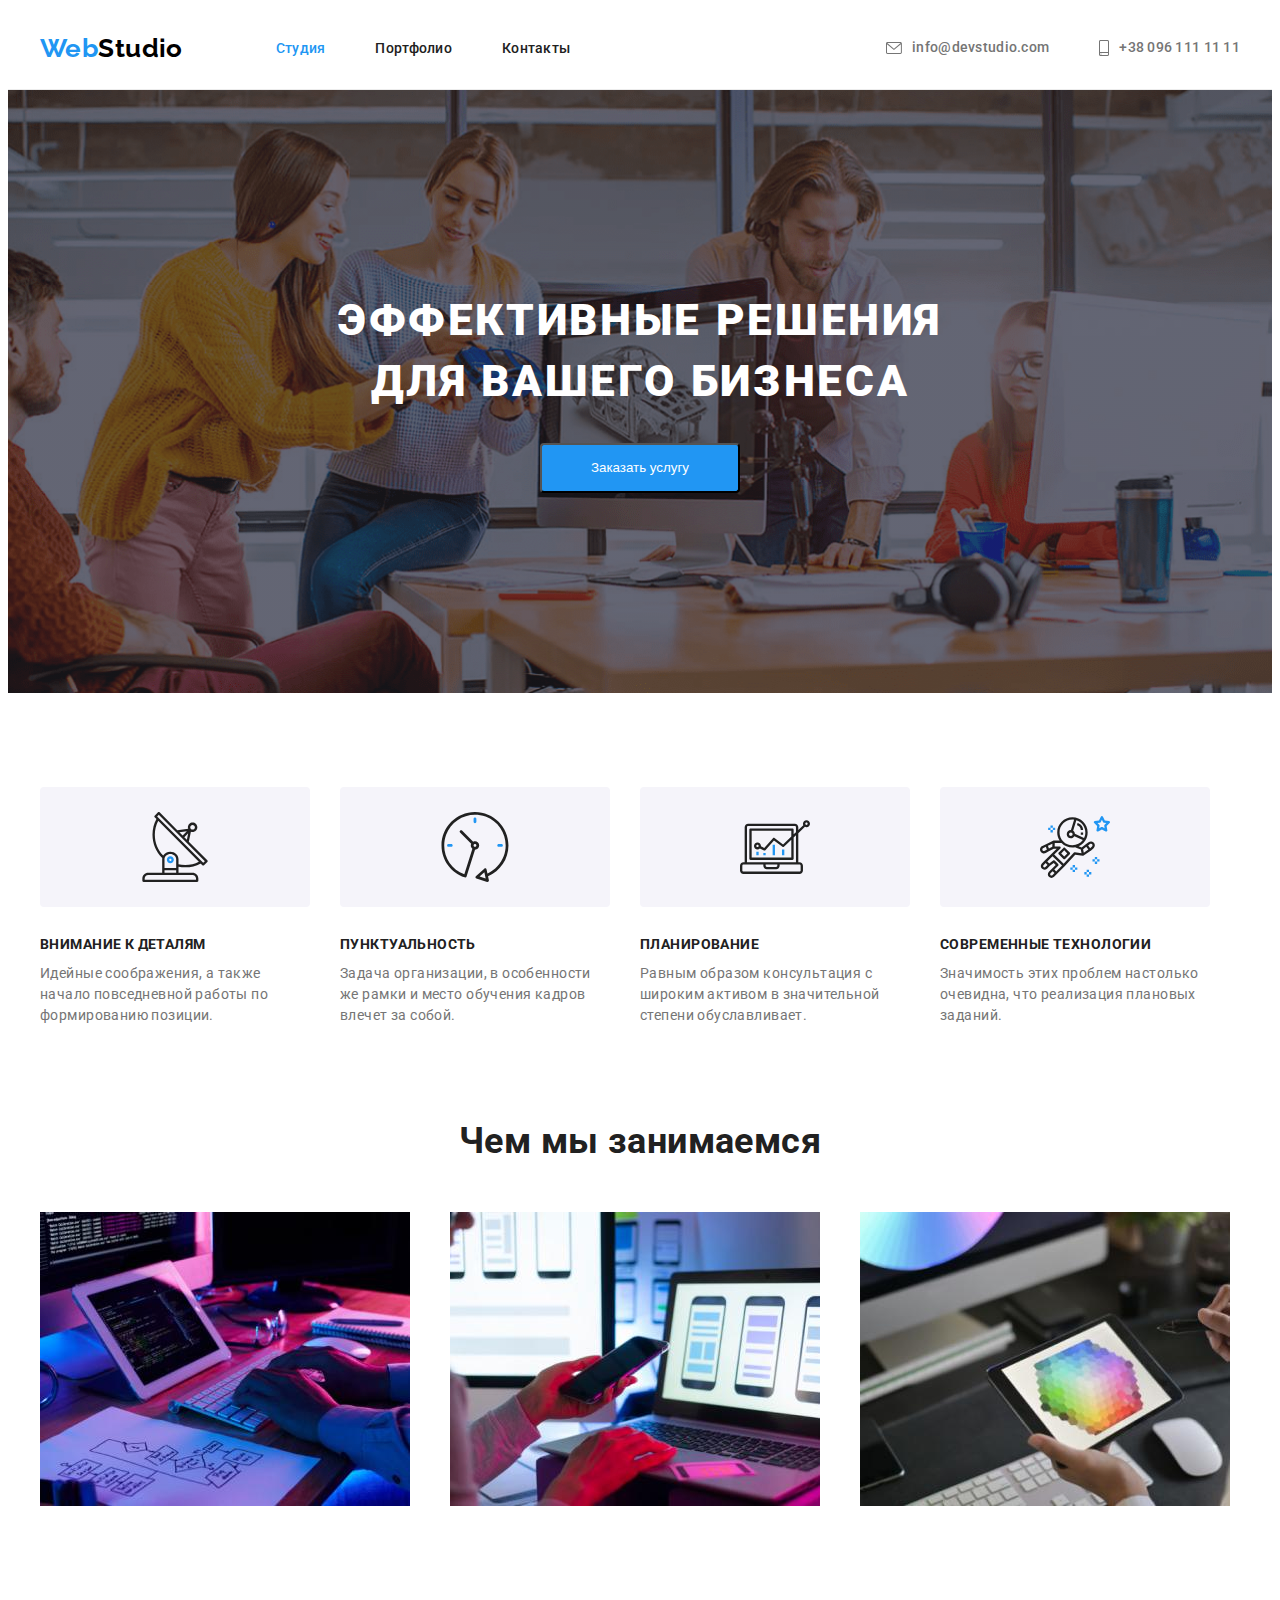
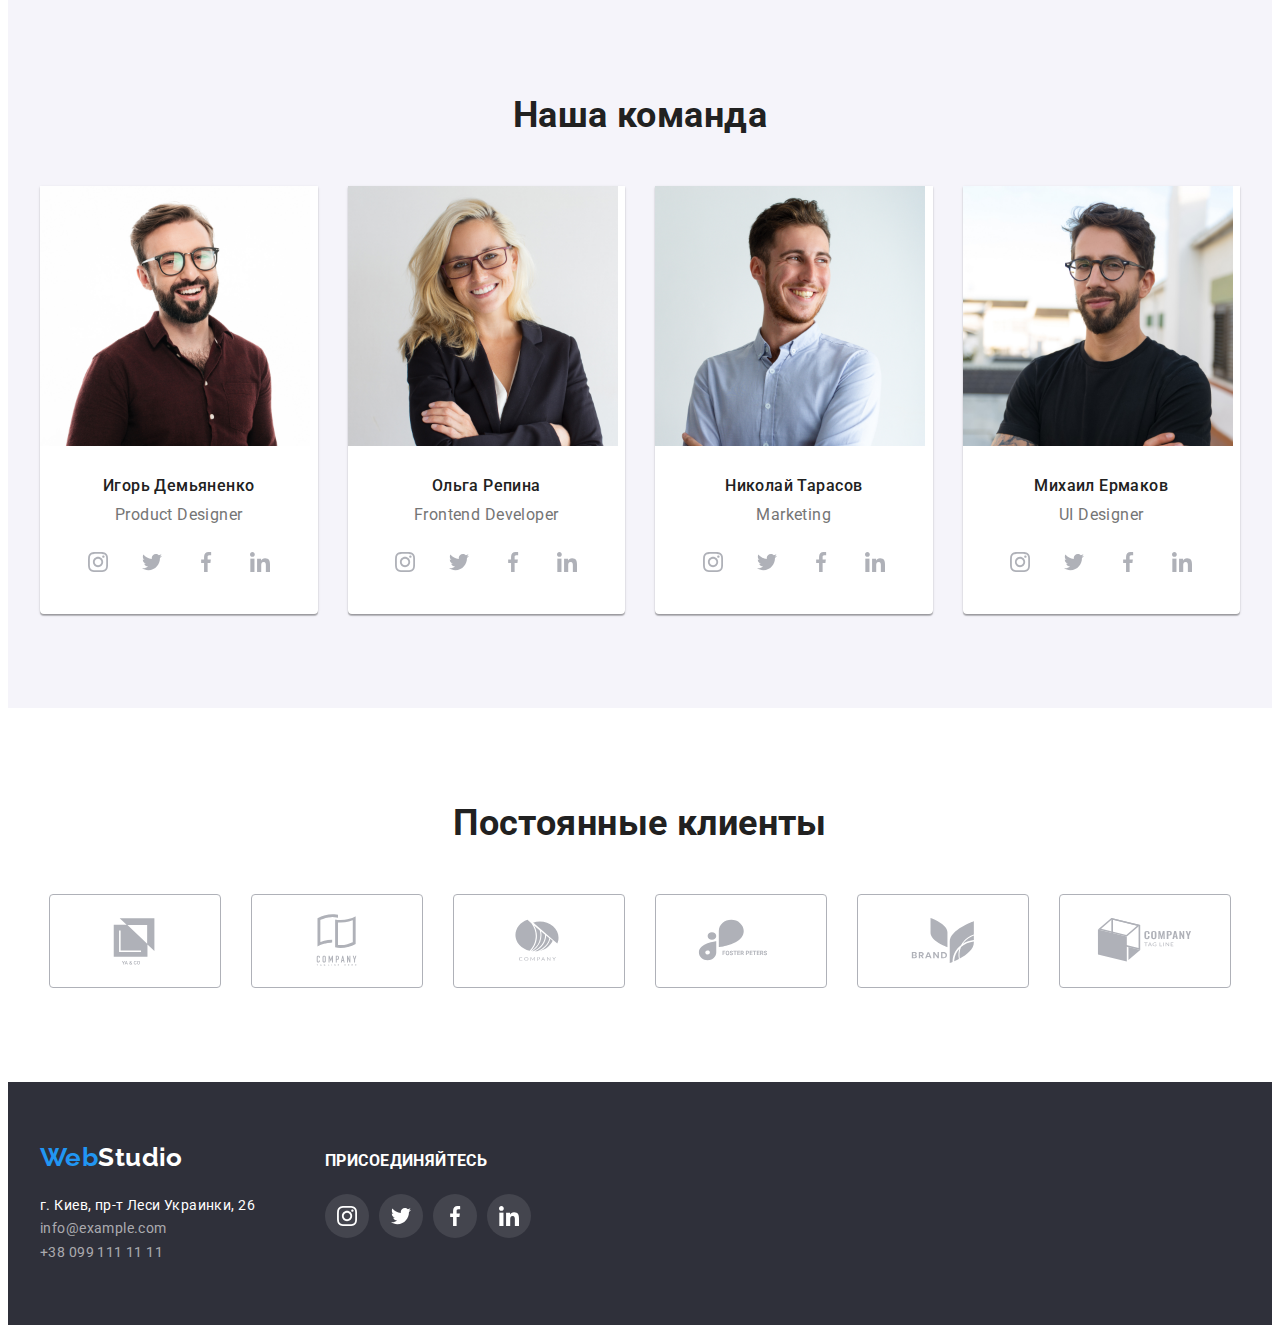
==== commit 2f48594f: "Правка макета после проверки ментора" ====
--- a/index.html
+++ b/index.html
@@ -170,28 +170,28 @@
                 <ul class="list team-list-icon">
                   <li class="item-icon">
                     <a href="" class="link team-link">
-                      <svg class="icon team-icon" width="20" height="20">
+                      <svg class="team-icon" width="20" height="20">
                         <use href="./images/sprite.svg#icon-instagram2"></use>
                       </svg>
                     </a>
                   </li>
                   <li class="item-icon">
                     <a href="" class="link team-link"
-                      ><svg class="icon team-icon" width="20" height="20">
+                      ><svg class="team-icon" width="20" height="20">
                         <use href="./images/sprite.svg#icon-twitter1"></use>
                       </svg>
                     </a>
                   </li>
                   <li class="item-icon">
                     <a href="" class="link team-link"
-                      ><svg class="icon team-icon" width="20" height="20">
+                      ><svg class="team-icon" width="20" height="20">
                         <use href="./images/sprite.svg#icon-facebook1"></use>
                       </svg>
                     </a>
                   </li>
                   <li class="item-icon">
                     <a href="" class="link team-link"
-                      ><svg class="icon team-icon" width="20" height="20">
+                      ><svg class="team-icon" width="20" height="20">
                         <use href="./images/sprite.svg#icon-linkedin1"></use>
                       </svg>
                     </a>
@@ -207,28 +207,28 @@
                 <ul class="list team-list-icon">
                   <li class="item-icon">
                     <a href="" class="link team-link">
-                      <svg class="icon team-icon" width="20" height="20">
+                      <svg class="team-icon" width="20" height="20">
                         <use href="./images/sprite.svg#icon-instagram2"></use>
                       </svg>
                     </a>
                   </li>
                   <li class="item-icon">
                     <a href="" class="link team-link"
-                      ><svg class="icon team-icon" width="20" height="20">
+                      ><svg class="team-icon" width="20" height="20">
                         <use href="./images/sprite.svg#icon-twitter1"></use>
                       </svg>
                     </a>
                   </li>
                   <li class="item-icon">
                     <a href="" class="link team-link"
-                      ><svg class="icon team-icon" width="20" height="20">
+                      ><svg class="team-icon" width="20" height="20">
                         <use href="./images/sprite.svg#icon-facebook1"></use>
                       </svg>
                     </a>
                   </li>
                   <li class="item-icon">
                     <a href="" class="link team-link"
-                      ><svg class="icon team-icon" width="20" height="20">
+                      ><svg class="team-icon" width="20" height="20">
                         <use href="./images/sprite.svg#icon-linkedin1"></use>
                       </svg>
                     </a>
@@ -244,28 +244,28 @@
                 <ul class="list team-list-icon">
                   <li class="item-icon">
                     <a href="" class="link team-link">
-                      <svg class="icon team-icon" width="20" height="20">
+                      <svg class="team-icon" width="20" height="20">
                         <use href="./images/sprite.svg#icon-instagram2"></use>
                       </svg>
                     </a>
                   </li>
                   <li class="item-icon">
                     <a href="" class="link team-link"
-                      ><svg class="icon team-icon" width="20" height="20">
+                      ><svg class="team-icon" width="20" height="20">
                         <use href="./images/sprite.svg#icon-twitter1"></use>
                       </svg>
                     </a>
                   </li>
                   <li class="item-icon">
                     <a href="" class="link team-link"
-                      ><svg class="icon team-icon" width="20" height="20">
+                      ><svg class="team-icon" width="20" height="20">
                         <use href="./images/sprite.svg#icon-facebook1"></use>
                       </svg>
                     </a>
                   </li>
                   <li class="item-icon">
                     <a href="" class="link team-link"
-                      ><svg class="icon team-icon" width="20" height="20">
+                      ><svg class="team-icon" width="20" height="20">
                         <use href="./images/sprite.svg#icon-linkedin1"></use>
                       </svg>
                     </a>
@@ -281,28 +281,28 @@
                 <ul class="list team-list-icon">
                   <li class="item-icon">
                     <a href="" class="link team-link">
-                      <svg class="icon team-icon" width="20" height="20">
+                      <svg class="team-icon" width="20" height="20">
                         <use href="./images/sprite.svg#icon-instagram2"></use>
                       </svg>
                     </a>
                   </li>
                   <li class="item-icon">
                     <a href="" class="link team-link"
-                      ><svg class="icon team-icon" width="20" height="20">
+                      ><svg class="team-icon" width="20" height="20">
                         <use href="./images/sprite.svg#icon-twitter1"></use>
                       </svg>
                     </a>
                   </li>
                   <li class="item-icon">
                     <a href="" class="link team-link"
-                      ><svg class="icon team-icon" width="20" height="20">
+                      ><svg class="team-icon" width="20" height="20">
                         <use href="./images/sprite.svg#icon-facebook1"></use>
                       </svg>
                     </a>
                   </li>
                   <li class="item-icon">
                     <a href="" class="link team-link"
-                      ><svg class="icon team-icon" width="20" height="20">
+                      ><svg class="team-icon" width="20" height="20">
                         <use href="./images/sprite.svg#icon-linkedin1"></use>
                       </svg>
                     </a>
--- a/css/styles.css
+++ b/css/styles.css
@@ -95,18 +95,15 @@
       rgba(47, 48, 58, 0.4),
       rgba(47, 48, 58, 0.4)
     ),
-    url(/images/background-img.png);
+    url(../images/background-img.png);
   background-repeat: no-repeat;
   background-position: center;
   background-size: cover;
   max-width: 1600px;
-  height: 600px;
+  margin: 0 auto;
   padding-top: 200px;
   padding-bottom: 200px;
   background-color: #c4c4c4;
-}
-
-.hero-container {
 }
 
 .hero-title {
@@ -248,13 +245,6 @@
 }
 
 /* Team */
-
-.team-list,
-.our-clients-list {
-  display: flex;
-  flex-wrap: wrap;
-  margin-right: -30px;
-}
 
 .team-item {
   flex-basis: calc((100% - 4 * 30px) / 4);
@@ -449,15 +439,19 @@
   margin-right: 30px;
   margin-bottom: 30px;
   width: 370px;
-}
-
-.portfolio-container-bg {
   background-color: #fff;
-  box-sizing: border-box;
-}
-
-.portfolio-container-bg:hover,
-.portfolio-container-bg:focus {
+}
+
+/* .portfolio-link {
+  border: 1px solid #eeeeee;
+} */
+
+.portfolio-link {
+  display: block;
+  align-items: center;
+}
+.portfolio-link:hover,
+.portfolio-link:focus {
   box-shadow: 0px 1px 1px rgba(0, 0, 0, 0.12), 0px 4px 4px rgba(0, 0, 0, 0.06),
     1px 4px 6px rgba(0, 0, 0, 0.16);
 }
@@ -503,7 +497,6 @@
   border-radius: 4px;
   border: 1px solid #afb1b8;
   fill: #afb1b8;
-  padding: 16px 32px;
 }
 
 .our-clients-link:hover,
@@ -553,17 +546,19 @@
   fill: currentColor;
 }
 
-.mail-icon:hover,
+/* .mail-icon:hover,
 .tel-icon:hover {
-  fill: #2196f3;
-}
+  fill: var(--accent-color);
+} */
 
 .feature-icon-content {
   width: 270px;
   height: 120px;
   border-radius: 4px;
   background: var(--secondary-bg-color);
-  padding: 25px 100px;
+  display: flex;
+  align-items: center;
+  justify-content: center;
   margin-bottom: 30px;
 }
 /* .feature-icon {
@@ -594,11 +589,18 @@
   border-radius: 50%;
   color: #afb1b8;
 }
+
 .team-link:hover,
-.team-link:focus {
-  background: #2196f3;
+.team-link:focus,
+.team-link:active {
+  background: var(--accent-color);
+  color: var(--primary-white-color);
   box-shadow: 0 4px 4px 0px rgba(0, 0, 0, 0.25);
   /* fill: #fff; */
+}
+
+.team-icon {
+  fill: currentColor;
 }
 
 .team-list-icon {
@@ -612,21 +614,16 @@
   justify-content: center;
 }
 
-.team-icon:hover,
+/* .team-icon:hover,
 .footer-icon:hover {
   fill: #fff;
-}
+} */
 
 .item-icon:not(:last-child) {
   margin-right: 10px;
 }
 
-.team-icon {
-  fill: #afb1b8;
-}
-
-.team-list,
-.our-clients-list {
+.team-list {
   display: flex;
   flex-wrap: wrap;
   margin-right: -30px;
@@ -644,6 +641,7 @@
 .footer-container {
   display: flex;
   flex-wrap: wrap;
+  align-items: baseline;
 }
 
 .footer-container-left {
